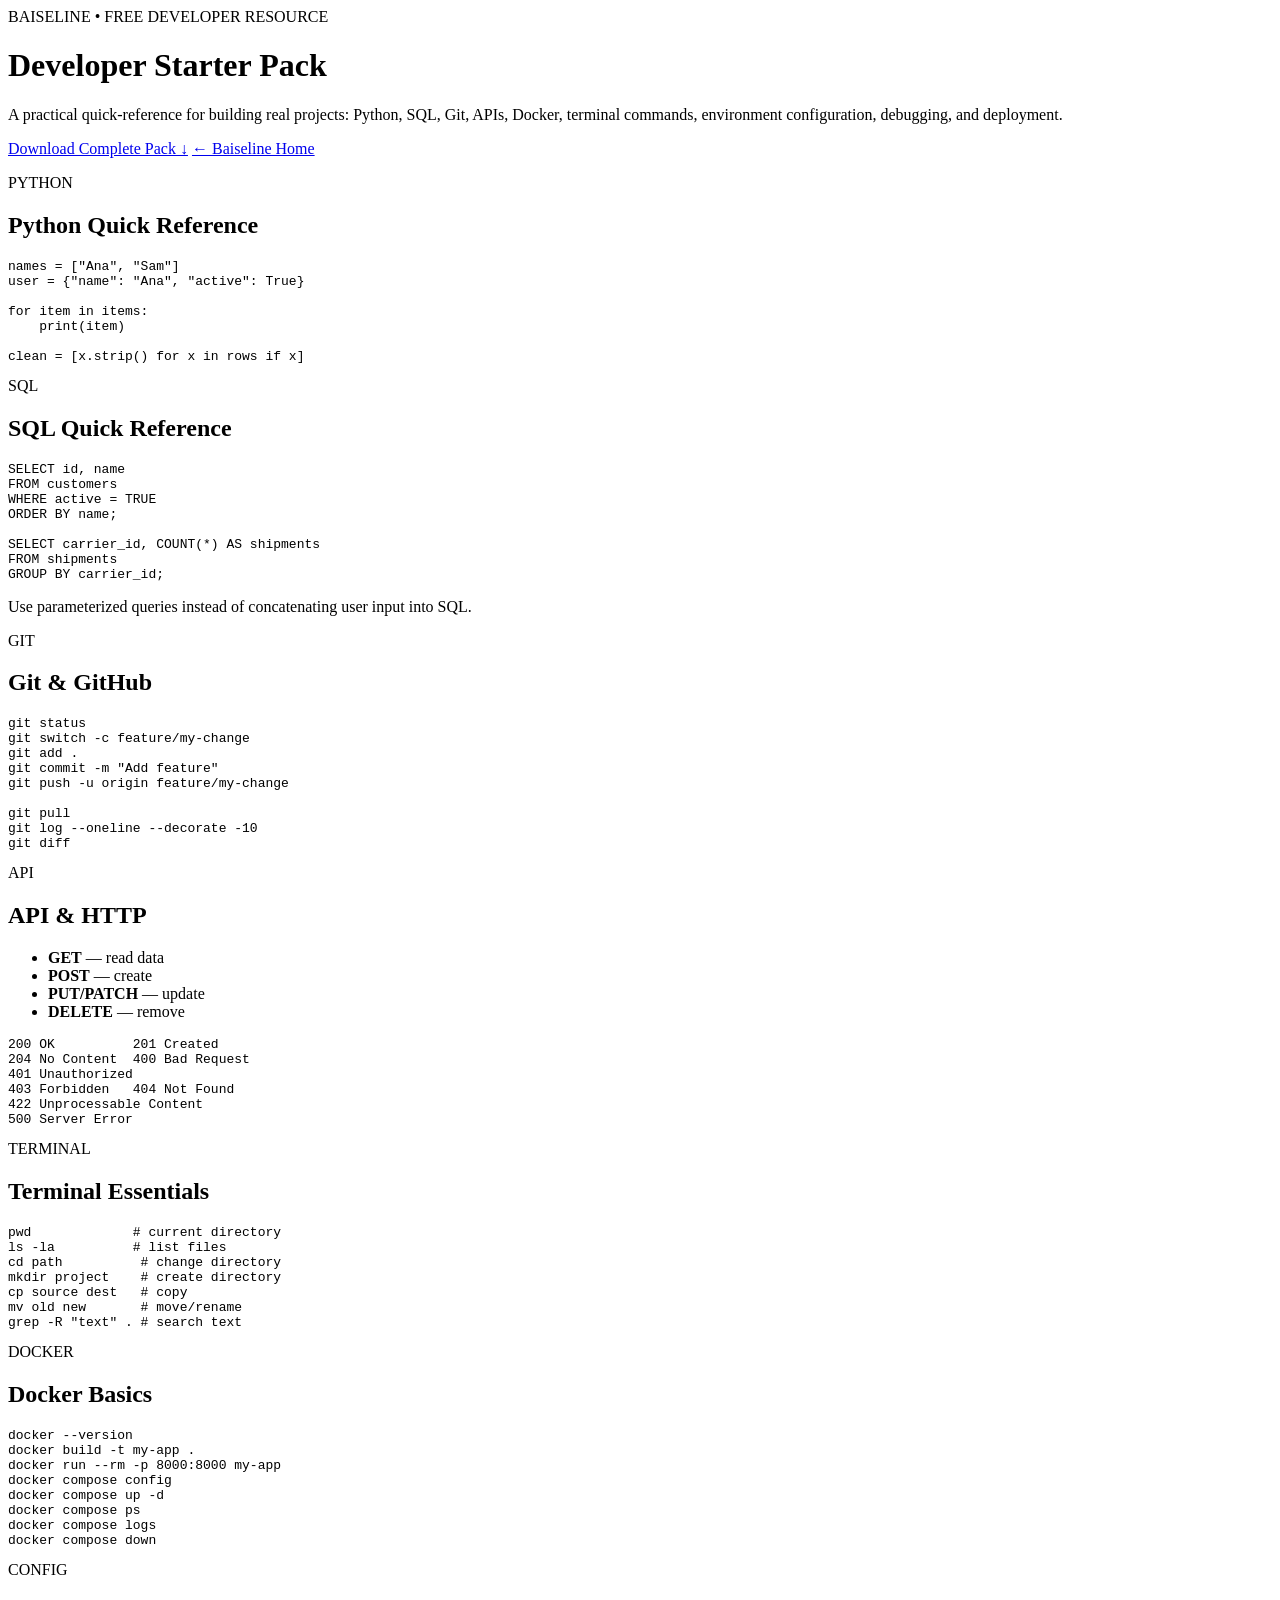
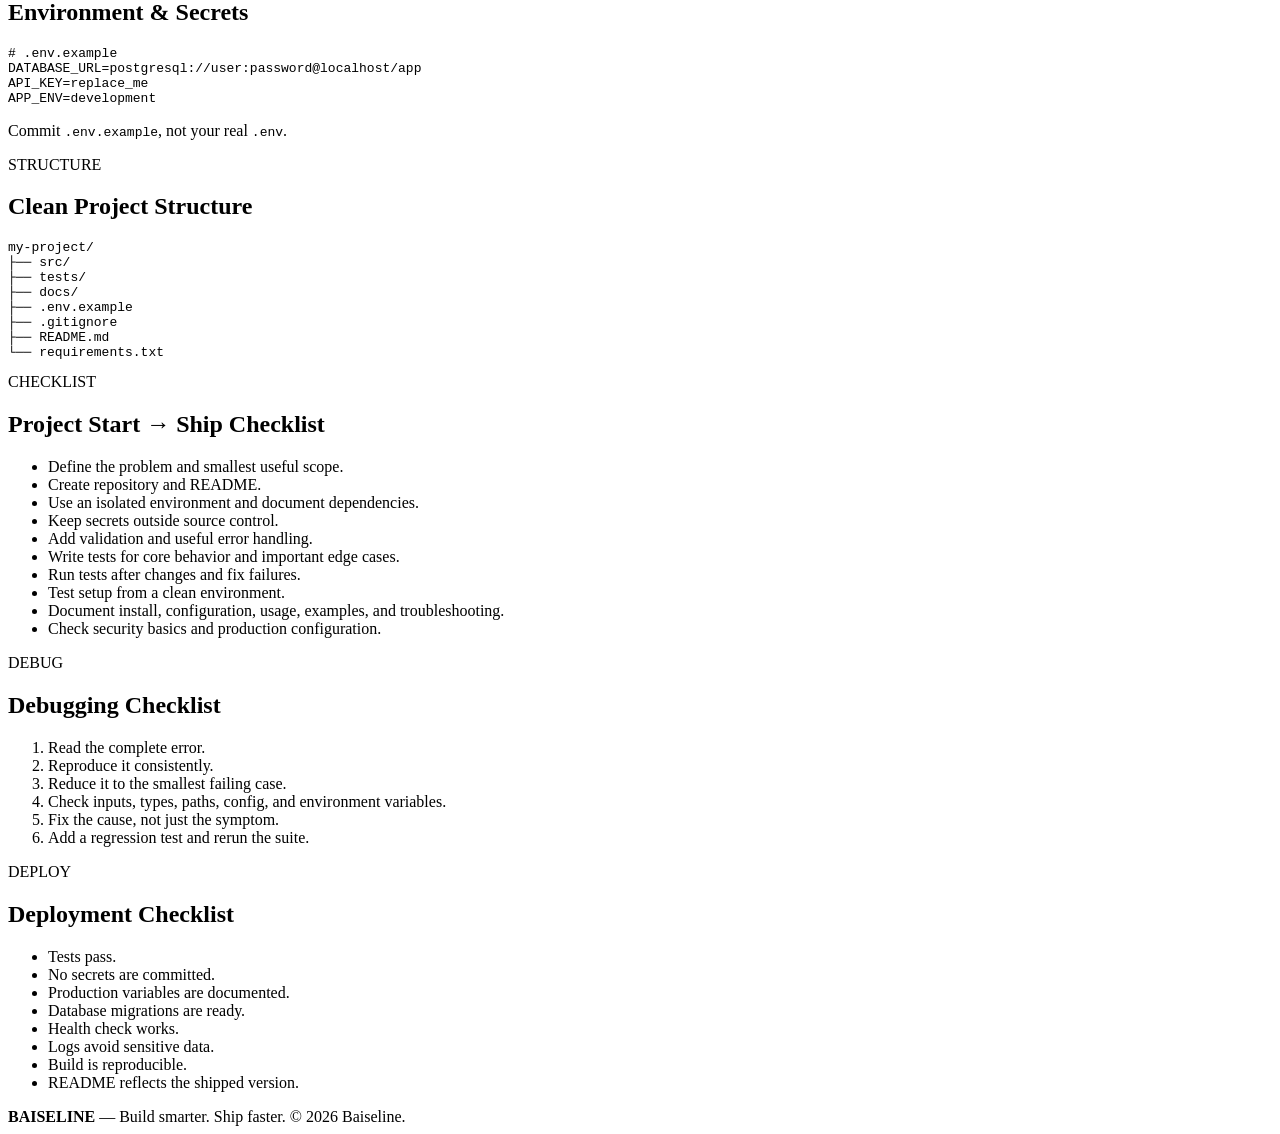
==== free-resources/developer-starter-pack/index.html @ 09f68997 "Add Developer Starter Pack guide" ====
<!doctype html><html lang="en"><head><meta charset="utf-8"><meta name="viewport" content="width=device-width,initial-scale=1"><title>Baiseline Developer Starter Pack</title><link rel="stylesheet" href="styles.css"></head><body><header class="hero wrap"><div class="eyebrow">BAISELINE • FREE DEVELOPER RESOURCE</div><h1>Developer <span>Starter Pack</span></h1><p>A practical quick-reference for building real projects: Python, SQL, Git, APIs, Docker, terminal commands, environment configuration, debugging, and deployment.</p><p><a class="button" href="Baiseline_Developer_Starter_Pack.zip" download>Download Complete Pack ↓</a> <a class="button ghost" href="../../index.html">← Baiseline Home</a></p></header><main class="grid wrap"><section class="card"><span class="tag">PYTHON</span><h2>Python Quick Reference</h2><pre>names = ["Ana", "Sam"]
user = {"name": "Ana", "active": True}

for item in items:
    print(item)

clean = [x.strip() for x in rows if x]</pre></section><section class="card"><span class="tag">SQL</span><h2>SQL Quick Reference</h2><pre>SELECT id, name
FROM customers
WHERE active = TRUE
ORDER BY name;

SELECT carrier_id, COUNT(*) AS shipments
FROM shipments
GROUP BY carrier_id;</pre><p>Use parameterized queries instead of concatenating user input into SQL.</p></section><section class="card"><span class="tag">GIT</span><h2>Git & GitHub</h2><pre>git status
git switch -c feature/my-change
git add .
git commit -m "Add feature"
git push -u origin feature/my-change

git pull
git log --oneline --decorate -10
git diff</pre></section><section class="card"><span class="tag">API</span><h2>API & HTTP</h2><ul><li><b>GET</b> — read data</li><li><b>POST</b> — create</li><li><b>PUT/PATCH</b> — update</li><li><b>DELETE</b> — remove</li></ul><pre>200 OK          201 Created
204 No Content  400 Bad Request
401 Unauthorized
403 Forbidden   404 Not Found
422 Unprocessable Content
500 Server Error</pre></section><section class="card"><span class="tag">TERMINAL</span><h2>Terminal Essentials</h2><pre>pwd             # current directory
ls -la          # list files
cd path          # change directory
mkdir project    # create directory
cp source dest   # copy
mv old new       # move/rename
grep -R "text" . # search text</pre></section><section class="card"><span class="tag">DOCKER</span><h2>Docker Basics</h2><pre>docker --version
docker build -t my-app .
docker run --rm -p 8000:8000 my-app
docker compose config
docker compose up -d
docker compose ps
docker compose logs
docker compose down</pre></section><section class="card"><span class="tag">CONFIG</span><h2>Environment & Secrets</h2><pre># .env.example
DATABASE_URL=postgresql://user:password@localhost/app
API_KEY=replace_me
APP_ENV=development</pre><p>Commit <code>.env.example</code>, not your real <code>.env</code>.</p></section><section class="card"><span class="tag">STRUCTURE</span><h2>Clean Project Structure</h2><pre>my-project/
├── src/
├── tests/
├── docs/
├── .env.example
├── .gitignore
├── README.md
└── requirements.txt</pre></section><section class="card full"><span class="tag">CHECKLIST</span><h2>Project Start → Ship Checklist</h2><ul><li>Define the problem and smallest useful scope.</li><li>Create repository and README.</li><li>Use an isolated environment and document dependencies.</li><li>Keep secrets outside source control.</li><li>Add validation and useful error handling.</li><li>Write tests for core behavior and important edge cases.</li><li>Run tests after changes and fix failures.</li><li>Test setup from a clean environment.</li><li>Document install, configuration, usage, examples, and troubleshooting.</li><li>Check security basics and production configuration.</li></ul></section><section class="card"><span class="tag">DEBUG</span><h2>Debugging Checklist</h2><ol><li>Read the complete error.</li><li>Reproduce it consistently.</li><li>Reduce it to the smallest failing case.</li><li>Check inputs, types, paths, config, and environment variables.</li><li>Fix the cause, not just the symptom.</li><li>Add a regression test and rerun the suite.</li></ol></section><section class="card"><span class="tag">DEPLOY</span><h2>Deployment Checklist</h2><ul><li>Tests pass.</li><li>No secrets are committed.</li><li>Production variables are documented.</li><li>Database migrations are ready.</li><li>Health check works.</li><li>Logs avoid sensitive data.</li><li>Build is reproducible.</li><li>README reflects the shipped version.</li></ul></section></main><footer class="footer"><div class="wrap"><b>BAISELINE</b> — Build smarter. Ship faster. © 2026 Baiseline.</div></footer></body></html>
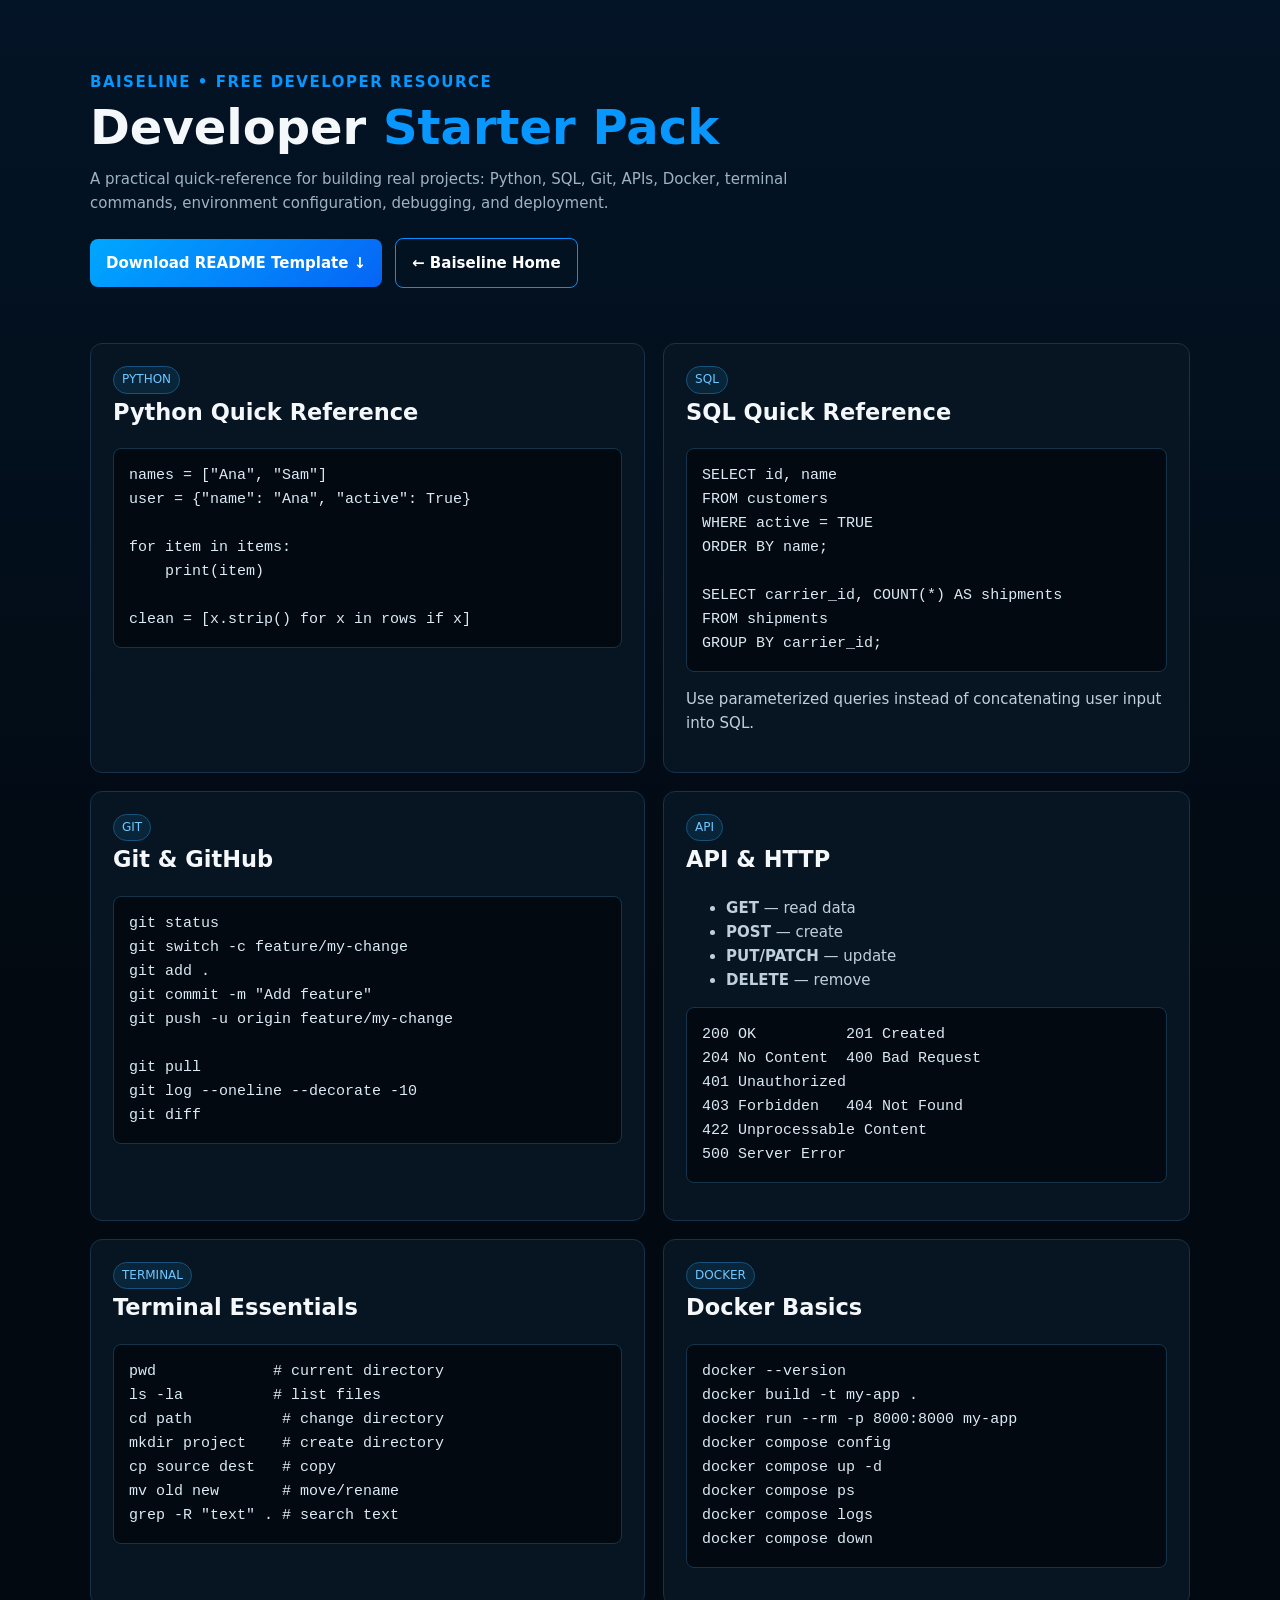
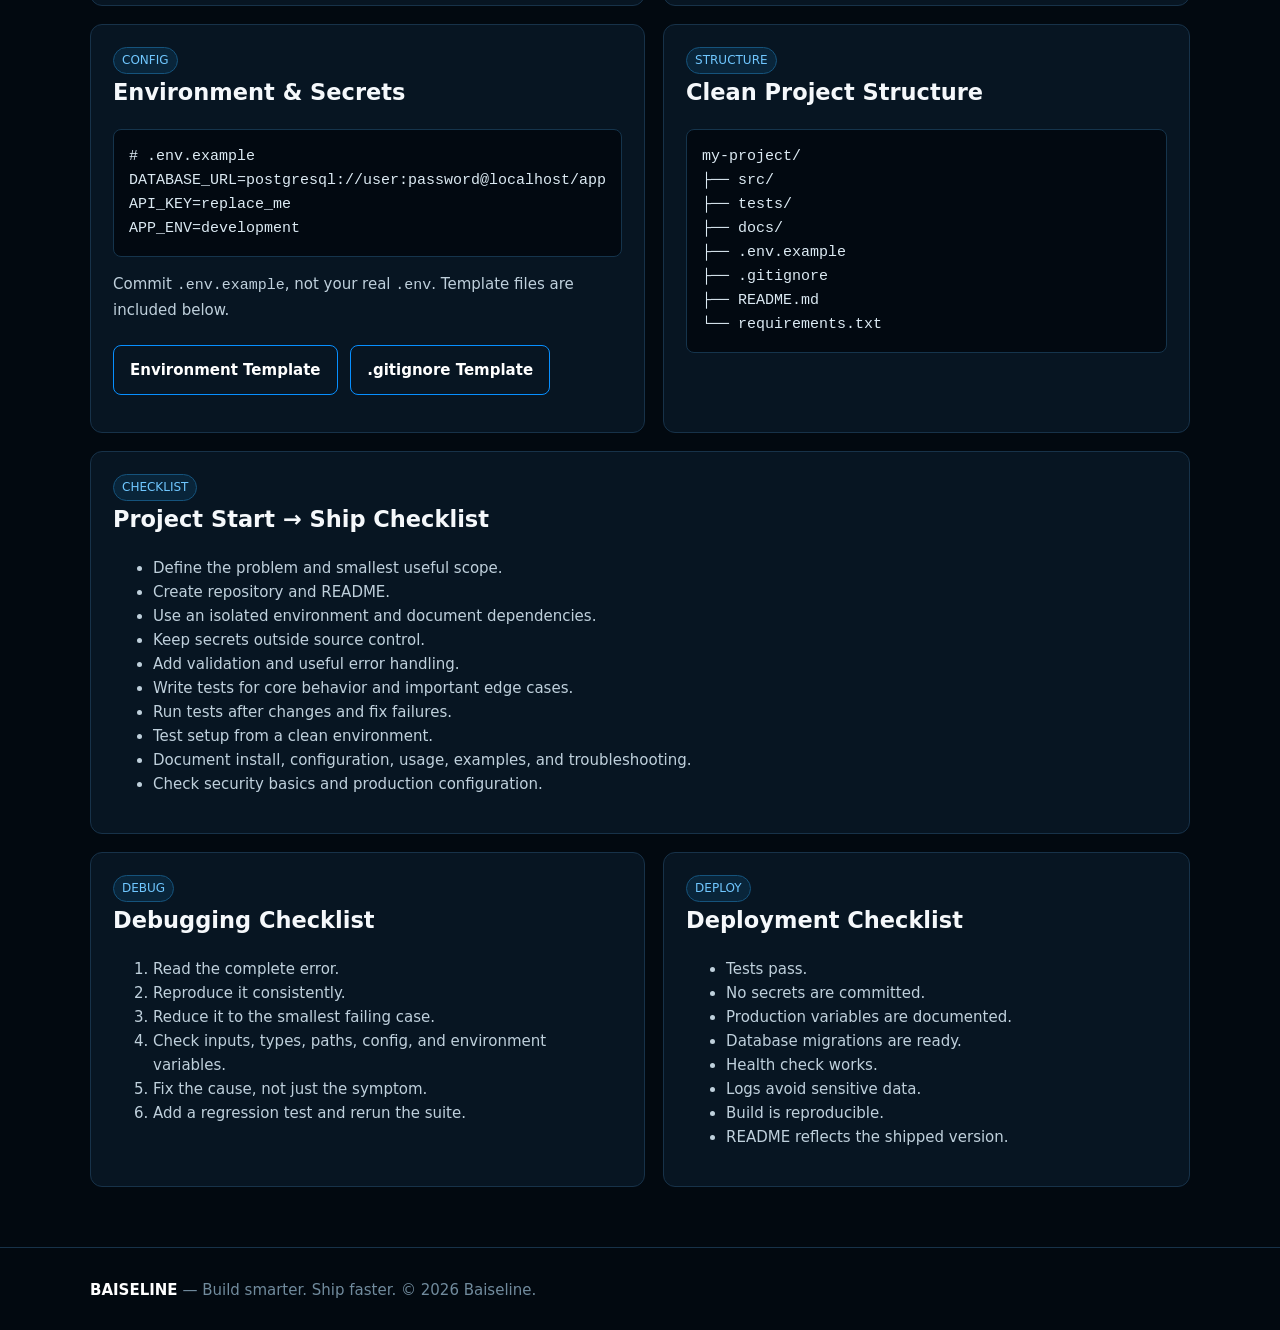
==== commit b12d2192: "Add working Starter Pack template downloads" ====
--- a/free-resources/developer-starter-pack/index.html
+++ b/free-resources/developer-starter-pack/index.html
@@ -1,4 +1,4 @@
-<!doctype html><html lang="en"><head><meta charset="utf-8"><meta name="viewport" content="width=device-width,initial-scale=1"><title>Baiseline Developer Starter Pack</title><link rel="stylesheet" href="styles.css"></head><body><header class="hero wrap"><div class="eyebrow">BAISELINE • FREE DEVELOPER RESOURCE</div><h1>Developer <span>Starter Pack</span></h1><p>A practical quick-reference for building real projects: Python, SQL, Git, APIs, Docker, terminal commands, environment configuration, debugging, and deployment.</p><p><a class="button" href="Baiseline_Developer_Starter_Pack.zip" download>Download Complete Pack ↓</a> <a class="button ghost" href="../../index.html">← Baiseline Home</a></p></header><main class="grid wrap"><section class="card"><span class="tag">PYTHON</span><h2>Python Quick Reference</h2><pre>names = ["Ana", "Sam"]
+<!doctype html><html lang="en"><head><meta charset="utf-8"><meta name="viewport" content="width=device-width,initial-scale=1"><title>Baiseline Developer Starter Pack</title><link rel="stylesheet" href="styles.css"></head><body><header class="hero wrap"><div class="eyebrow">BAISELINE • FREE DEVELOPER RESOURCE</div><h1>Developer <span>Starter Pack</span></h1><p>A practical quick-reference for building real projects: Python, SQL, Git, APIs, Docker, terminal commands, environment configuration, debugging, and deployment.</p><p><a class="button" href="templates/README_TEMPLATE.md" download>Download README Template ↓</a> <a class="button ghost" href="../../index.html">← Baiseline Home</a></p></header><main class="grid wrap"><section class="card"><span class="tag">PYTHON</span><h2>Python Quick Reference</h2><pre>names = ["Ana", "Sam"]
 user = {"name": "Ana", "active": True}
 
 for item in items:
@@ -40,7 +40,7 @@
 docker compose down</pre></section><section class="card"><span class="tag">CONFIG</span><h2>Environment & Secrets</h2><pre># .env.example
 DATABASE_URL=postgresql://user:password@localhost/app
 API_KEY=replace_me
-APP_ENV=development</pre><p>Commit <code>.env.example</code>, not your real <code>.env</code>.</p></section><section class="card"><span class="tag">STRUCTURE</span><h2>Clean Project Structure</h2><pre>my-project/
+APP_ENV=development</pre><p>Commit <code>.env.example</code>, not your real <code>.env</code>. Template files are included below.</p><p><a class="button ghost" href="templates/env.example.txt" download>Environment Template</a> <a class="button ghost" href="templates/gitignore.txt" download>.gitignore Template</a></p></section><section class="card"><span class="tag">STRUCTURE</span><h2>Clean Project Structure</h2><pre>my-project/
 ├── src/
 ├── tests/
 ├── docs/
--- a/free-resources/developer-starter-pack/styles.css
+++ b/free-resources/developer-starter-pack/styles.css
@@ -0,0 +1 @@
+:root{--bg:#030b13;--panel:#071522;--line:#173249;--text:#f5f8fb;--muted:#9fb3c5;--blue:#0797ff}*{box-sizing:border-box}body{margin:0;background:linear-gradient(180deg,#031426,#020910 35%);color:var(--text);font:15px/1.6 system-ui,-apple-system,Segoe UI,sans-serif}.wrap{width:min(1100px,92vw);margin:auto}.hero{padding:70px 0 40px}.eyebrow{color:var(--blue);font-weight:800;letter-spacing:1.5px}.hero h1{font-size:48px;line-height:1.05;margin:8px 0}.hero h1 span{color:var(--blue)}.hero p{color:var(--muted);max-width:760px}.grid{display:grid;grid-template-columns:repeat(2,1fr);gap:18px;padding-bottom:60px}.card{background:var(--panel);border:1px solid var(--line);border-radius:12px;padding:22px}.card h2{margin-top:0}.card p,.card li{color:#bfd0dc}code,pre{font-family:ui-monospace,SFMono-Regular,Menlo,monospace}pre{background:#020911;border:1px solid #15344c;padding:15px;border-radius:8px;overflow:auto;color:#dceaf3}.tag{display:inline-block;background:#09253a;border:1px solid #15537c;padding:3px 8px;border-radius:20px;color:#70c7ff;font-size:12px}.full{grid-column:1/-1}.button{display:inline-block;background:linear-gradient(135deg,#00a7ff,#0665f5);padding:12px 16px;border-radius:8px;color:#fff;text-decoration:none;font-weight:700;margin:8px 8px 0 0}.button.ghost{background:transparent;border:1px solid #078fff}.footer{border-top:1px solid var(--line);padding:30px 0;color:#718b9d}.footer b{color:white}@media(max-width:700px){.grid{grid-template-columns:1fr}.full{grid-column:auto}.hero h1{font-size:38px}}
